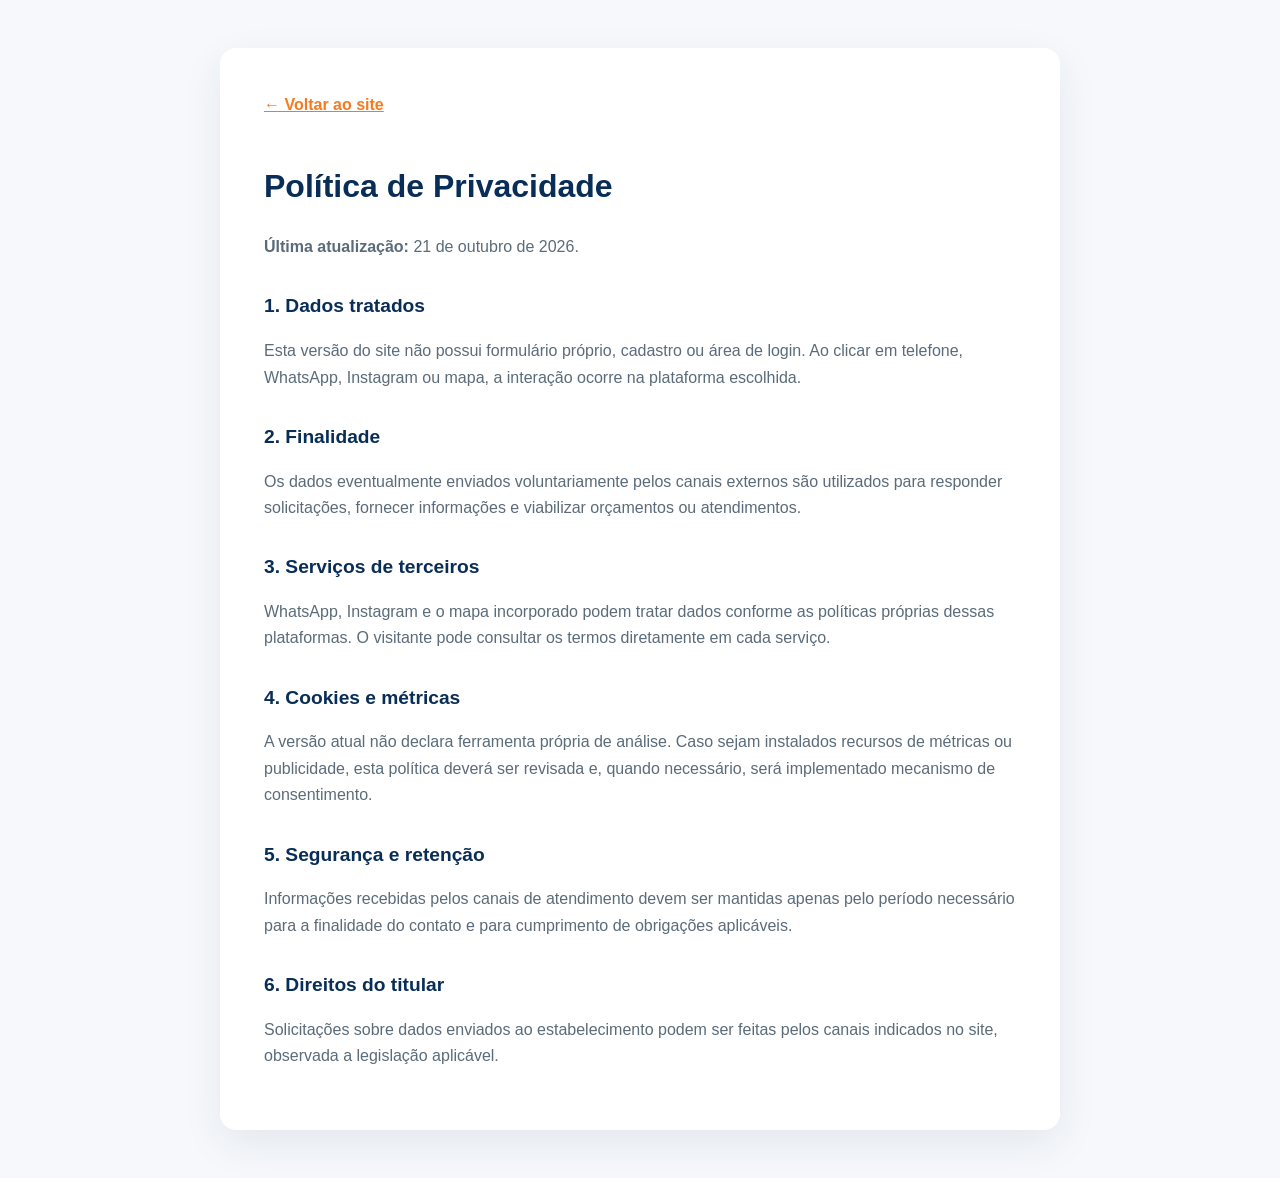
==== chaveiro-ceasinha-site-completo-v8/chaveiro-ceasinha-site-v8/politica-de-privacidade.html @ 97435607 "Add files via upload" ====
<!doctype html><html lang="pt-BR"><head><meta charset="utf-8"><meta name="viewport" content="width=device-width,initial-scale=1"><title>Política de Privacidade | Chaveiro Ceasinha</title><style>:root{--b:#082d57;--o:#f47b20;--i:#172534;--m:#5b6b79}*{box-sizing:border-box}body{margin:0;font-family:Arial,sans-serif;color:var(--i);line-height:1.65;background:#f6f8fb}main{width:min(840px,calc(100% - 32px));margin:48px auto;background:#fff;padding:44px;border-radius:16px;box-shadow:0 14px 40px rgba(8,45,87,.08)}h1,h2{color:var(--b)}h1{font-size:2rem}h2{font-size:1.2rem;margin-top:30px}p,li{color:var(--m)}a{color:var(--b);font-weight:700}.back{display:inline-block;margin-bottom:20px;color:var(--o)}@media(max-width:560px){main{margin:16px auto;padding:26px}}</style></head><body><main><a class="back" href="index.html">← Voltar ao site</a><h1>Política de Privacidade</h1><p><strong>Última atualização:</strong> 21 de outubro de 2026.</p><h2>1. Dados tratados</h2><p>Esta versão do site não possui formulário próprio, cadastro ou área de login. Ao clicar em telefone, WhatsApp, Instagram ou mapa, a interação ocorre na plataforma escolhida.</p><h2>2. Finalidade</h2><p>Os dados eventualmente enviados voluntariamente pelos canais externos são utilizados para responder solicitações, fornecer informações e viabilizar orçamentos ou atendimentos.</p><h2>3. Serviços de terceiros</h2><p>WhatsApp, Instagram e o mapa incorporado podem tratar dados conforme as políticas próprias dessas plataformas. O visitante pode consultar os termos diretamente em cada serviço.</p><h2>4. Cookies e métricas</h2><p>A versão atual não declara ferramenta própria de análise. Caso sejam instalados recursos de métricas ou publicidade, esta política deverá ser revisada e, quando necessário, será implementado mecanismo de consentimento.</p><h2>5. Segurança e retenção</h2><p>Informações recebidas pelos canais de atendimento devem ser mantidas apenas pelo período necessário para a finalidade do contato e para cumprimento de obrigações aplicáveis.</p><h2>6. Direitos do titular</h2><p>Solicitações sobre dados enviados ao estabelecimento podem ser feitas pelos canais indicados no site, observada a legislação aplicável.</p></main></body></html>
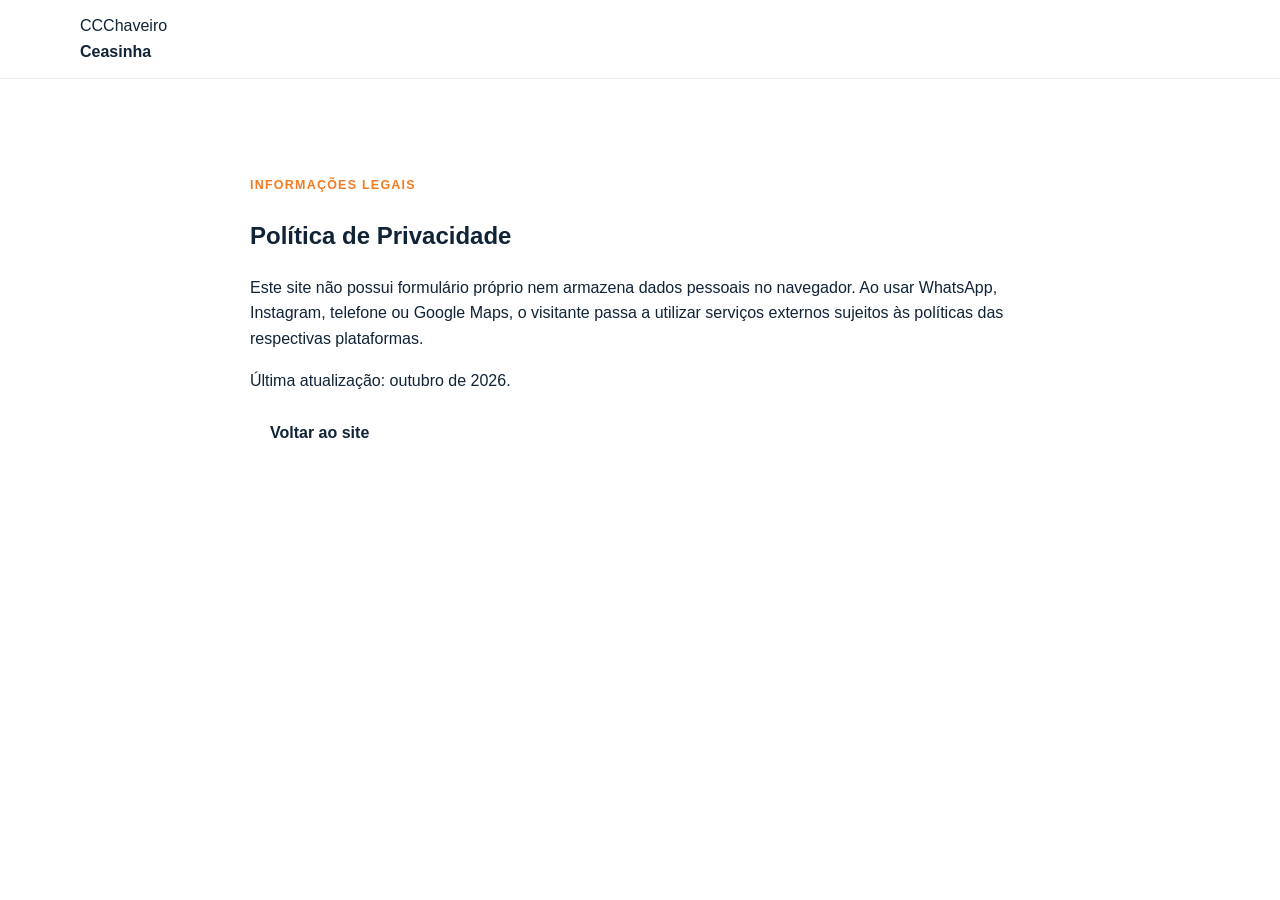
==== commit 3a29eeee: "Add files via upload" ====
--- a/chaveiro-ceasinha-site-completo-v8/chaveiro-ceasinha-site-v8/politica-de-privacidade.html
+++ b/chaveiro-ceasinha-site-completo-v8/chaveiro-ceasinha-site-v8/politica-de-privacidade.html
@@ -1 +1,27 @@
-<!doctype html><html lang="pt-BR"><head><meta charset="utf-8"><meta name="viewport" content="width=device-width,initial-scale=1"><title>Política de Privacidade | Chaveiro Ceasinha</title><style>:root{--b:#082d57;--o:#f47b20;--i:#172534;--m:#5b6b79}*{box-sizing:border-box}body{margin:0;font-family:Arial,sans-serif;color:var(--i);line-height:1.65;background:#f6f8fb}main{width:min(840px,calc(100% - 32px));margin:48px auto;background:#fff;padding:44px;border-radius:16px;box-shadow:0 14px 40px rgba(8,45,87,.08)}h1,h2{color:var(--b)}h1{font-size:2rem}h2{font-size:1.2rem;margin-top:30px}p,li{color:var(--m)}a{color:var(--b);font-weight:700}.back{display:inline-block;margin-bottom:20px;color:var(--o)}@media(max-width:560px){main{margin:16px auto;padding:26px}}</style></head><body><main><a class="back" href="index.html">← Voltar ao site</a><h1>Política de Privacidade</h1><p><strong>Última atualização:</strong> 21 de outubro de 2026.</p><h2>1. Dados tratados</h2><p>Esta versão do site não possui formulário próprio, cadastro ou área de login. Ao clicar em telefone, WhatsApp, Instagram ou mapa, a interação ocorre na plataforma escolhida.</p><h2>2. Finalidade</h2><p>Os dados eventualmente enviados voluntariamente pelos canais externos são utilizados para responder solicitações, fornecer informações e viabilizar orçamentos ou atendimentos.</p><h2>3. Serviços de terceiros</h2><p>WhatsApp, Instagram e o mapa incorporado podem tratar dados conforme as políticas próprias dessas plataformas. O visitante pode consultar os termos diretamente em cada serviço.</p><h2>4. Cookies e métricas</h2><p>A versão atual não declara ferramenta própria de análise. Caso sejam instalados recursos de métricas ou publicidade, esta política deverá ser revisada e, quando necessário, será implementado mecanismo de consentimento.</p><h2>5. Segurança e retenção</h2><p>Informações recebidas pelos canais de atendimento devem ser mantidas apenas pelo período necessário para a finalidade do contato e para cumprimento de obrigações aplicáveis.</p><h2>6. Direitos do titular</h2><p>Solicitações sobre dados enviados ao estabelecimento podem ser feitas pelos canais indicados no site, observada a legislação aplicável.</p></main></body></html>+<!doctype html>
+<html lang="pt-BR">
+
+<head>
+    <meta charset="utf-8">
+    <meta name="viewport" content="width=device-width,initial-scale=1">
+    <title>Política de Privacidade | Chaveiro Ceasinha</title>
+    <link rel="stylesheet" href="styles.css">
+</head>
+
+<body>
+    <header class="nav">
+        <div class="wrap"><a class="brand" href="index.html"><span
+                    class="brand-mark">CC</span><span>Chaveiro<br><b>Ceasinha</b></span></a></div>
+    </header>
+    <main class="section">
+        <article class="wrap" style="max-width:780px"><span class="kicker">Informações legais</span>
+            <h1>Política de Privacidade</h1>
+            <p>Este site não possui formulário próprio nem armazena dados pessoais no navegador. Ao usar WhatsApp,
+                Instagram, telefone ou Google Maps, o visitante passa a utilizar serviços externos sujeitos às políticas
+                das respectivas plataformas.</p>
+            <p>Última atualização: outubro de 2026.</p><a class="btn primary" href="index.html">Voltar ao site</a>
+        </article>
+    </main>
+</body>
+
+</html>
--- a/chaveiro-ceasinha-site-completo-v8/chaveiro-ceasinha-site-v8/styles.css
+++ b/chaveiro-ceasinha-site-completo-v8/chaveiro-ceasinha-site-v8/styles.css
@@ -0,0 +1,1167 @@
+:root {
+    --navy: #082d57;
+    --blue: #0b4f8a;
+    --orange: #f47b20;
+    --ink: #102337;
+    --muted: #5d6c7b;
+    --bg: #f6f8fb;
+    --white: #fff;
+    --green: #20ad5c;
+    --shadow: 0 18px 48px rgba(8, 45, 87, .12);
+    --r: 22px
+}
+
+* {
+    box-sizing: border-box
+}
+
+html {
+    scroll-behavior: smooth
+}
+
+body {
+    margin: 0;
+    font-family: Arial, "Helvetica Neue", sans-serif;
+    color: var(--ink);
+    background: var(--white);
+    line-height: 1.6
+}
+
+a {
+    text-decoration: none;
+    color: inherit
+}
+
+.wrap {
+    width: min(1120px, calc(100% - 32px));
+    margin: auto
+}
+
+.top {
+    background: var(--navy);
+    color: #fff;
+    font-size: .9rem
+}
+
+.top .wrap {
+    min-height: 40px;
+    display: flex;
+    justify-content: space-between;
+    align-items: center;
+    gap: 16px
+}
+
+.top a {
+    font-weight: 800
+}
+
+.nav {
+    position: sticky;
+    top: 0;
+    z-index: 50;
+    background: rgba(255, 255, 255, .94);
+    backdrop-filter: blur(12px);
+    border-bottom: 1px solid #e9eef4
+}
+
+.nav .wrap {
+    height: 78px;
+    display: flex;
+    align-items: center;
+    justify-content: space-between;
+    gap: 22px
+}
+
+.logo {
+    display: flex;
+    align-items: center;
+    gap: 12px;
+    font-weight: 900;
+    color: var(--navy)
+}
+
+.logo img {
+    width: 188px;
+    height: 58px;
+    object-fit: contain
+}
+
+.links {
+    display: flex;
+    align-items: center;
+    gap: 22px;
+    font-weight: 700;
+    font-size: .94rem
+}
+
+.btn {
+    display: inline-flex;
+    align-items: center;
+    justify-content: center;
+    gap: 9px;
+    min-height: 48px;
+    padding: 0 20px;
+    border-radius: 999px;
+    font-weight: 900;
+    border: 0;
+    cursor: pointer;
+    transition: .2s
+}
+
+.btn:hover {
+    transform: translateY(-2px)
+}
+
+.btn-orange {
+    background: var(--orange);
+    color: #fff;
+    box-shadow: 0 10px 26px rgba(244, 123, 32, .28)
+}
+
+.btn-outline {
+    border: 2px solid rgba(255, 255, 255, .7);
+    color: #fff
+}
+
+.hero {
+    overflow: hidden;
+    background: radial-gradient(circle at 80% 30%, rgba(244, 123, 32, .22), transparent 32%), linear-gradient(125deg, #062749, #0b4f8a);
+    color: #fff
+}
+
+.hero .wrap {
+    min-height: 650px;
+    display: grid;
+    grid-template-columns: 1.12fr .88fr;
+    align-items: center;
+    gap: 54px;
+    padding-block: 72px
+}
+
+.eyebrow {
+    display: inline-flex;
+    gap: 8px;
+    align-items: center;
+    background: rgba(255, 255, 255, .11);
+    border: 1px solid rgba(255, 255, 255, .2);
+    border-radius: 999px;
+    padding: 7px 12px;
+    font-weight: 800;
+    font-size: .86rem
+}
+
+.hero h1,
+.head h2,
+.split h2 {
+    font-family: Georgia, "Times New Roman", serif;
+    font-weight: 500
+}
+
+.hero h1 {
+    font-size: clamp(2.7rem, 6vw, 5.2rem);
+    line-height: .98;
+    letter-spacing: -.055em;
+    margin: 22px 0
+}
+
+.hero h1 span {
+    color: #ff9b50
+}
+
+.hero p {
+    font-size: 1.12rem;
+    color: #dceaf7;
+    max-width: 610px
+}
+
+.actions {
+    display: flex;
+    flex-wrap: wrap;
+    gap: 12px;
+    margin-top: 30px
+}
+
+.trust {
+    display: flex;
+    flex-wrap: wrap;
+    gap: 18px;
+    margin-top: 28px;
+    color: #dceaf7;
+    font-weight: 700;
+    font-size: .92rem
+}
+
+.visual {
+    position: relative;
+    min-height: 480px
+}
+
+.keycard {
+    position: absolute;
+    inset: 18px 4px 18px 34px;
+    border-radius: 36px;
+    background: #173f67;
+    border: 1px solid rgba(255, 255, 255, .24);
+    box-shadow: 0 30px 70px rgba(0, 0, 0, .25);
+    overflow: hidden
+}
+
+.photo-card img {
+    width: 100%;
+    height: 100%;
+    object-fit: cover;
+    filter: saturate(.9) contrast(1.02)
+}
+
+.photo-caption {
+    position: absolute;
+    left: 22px;
+    right: 22px;
+    bottom: 18px;
+    background: rgba(6, 31, 58, .91);
+    color: #fff;
+    padding: 13px 15px;
+    border-radius: 12px;
+    display: flex;
+    flex-direction: column;
+    z-index: 3
+}
+
+.photo-caption span {
+    color: #d7e4ef;
+    font-size: .84rem
+}
+
+.float {
+    position: absolute;
+    background: #fff;
+    color: var(--ink);
+    padding: 16px 18px;
+    border-radius: 18px;
+    box-shadow: var(--shadow);
+    font-weight: 850
+}
+
+.visual .f1 {
+    left: -8px;
+    top: 148px;
+    max-width: 230px;
+    line-height: 1.25
+}
+
+.visual .f2 {
+    right: -6px;
+    top: 34px;
+    max-width: 190px;
+    line-height: 1.25
+}
+
+.section {
+    padding: 92px 0
+}
+
+.section.gray {
+    background: var(--bg)
+}
+
+.head {
+    max-width: 720px;
+    margin: 0 auto 46px;
+    text-align: center
+}
+
+.kicker {
+    color: var(--orange);
+    font-weight: 900;
+    text-transform: uppercase;
+    letter-spacing: .1em;
+    font-size: .78rem
+}
+
+.head h2,
+.split h2 {
+    font-size: clamp(2rem, 4vw, 3.25rem);
+    line-height: 1.08;
+    letter-spacing: -.04em;
+    margin: 10px 0 14px
+}
+
+.head p,
+.split p {
+    color: var(--muted)
+}
+
+.cards {
+    display: grid;
+    grid-template-columns: repeat(3, 1fr);
+    gap: 20px
+}
+
+.split {
+    display: grid;
+    grid-template-columns: 1fr 1fr;
+    gap: 64px;
+    align-items: center
+}
+
+.proof {
+    background: linear-gradient(145deg, var(--navy), var(--blue));
+    color: #fff;
+    border-radius: 32px;
+    padding: 38px;
+    box-shadow: var(--shadow)
+}
+
+.proof-grid {
+    display: grid;
+    grid-template-columns: 1fr 1fr;
+    gap: 16px
+}
+
+.metric {
+    background: rgba(255, 255, 255, .1);
+    border: 1px solid rgba(255, 255, 255, .15);
+    padding: 22px;
+    border-radius: 18px
+}
+
+.metric strong {
+    font-size: 2rem;
+    display: block;
+    color: #ff9b50
+}
+
+.checks {
+    display: grid;
+    gap: 12px;
+    margin: 24px 0
+}
+
+.checks div {
+    display: flex;
+    gap: 10px;
+    align-items: flex-start
+}
+
+.checks b {
+    color: var(--green)
+}
+
+.reviews {
+    display: grid;
+    grid-template-columns: 1fr 1fr;
+    gap: 20px
+}
+
+.review {
+    background: #fff;
+    border-radius: var(--r);
+    padding: 28px;
+    border: 1px solid #e8edf3
+}
+
+.testimonial-card {
+    display: flex;
+    flex-direction: column;
+    min-height: 210px;
+    padding: 28px 30px
+}
+
+.review-person {
+    display: flex;
+    align-items: center;
+    gap: 18px;
+    margin-bottom: 17px
+}
+
+.review-avatar {
+    width: 64px;
+    height: 64px;
+    flex: 0 0 64px;
+    border-radius: 50%;
+    display: grid;
+    place-items: center;
+    color: #fff;
+    font-size: 1.75rem
+}
+
+.avatar-a {
+    background: #af1838
+}
+
+.avatar-s {
+    background: #174f82
+}
+
+.stars {
+    font-size: 1.06rem;
+    letter-spacing: 3px;
+    margin-bottom: 19px;
+    color: #f5a015
+}
+
+.testimonial-card p {
+    margin: auto 0 0
+}
+
+.contact {
+    background: linear-gradient(120deg, #061f3a, #0b4f8a);
+    color: #fff;
+    border-radius: 20px;
+    padding: 44px;
+    display: grid;
+    grid-template-columns: 1.1fr .9fr;
+    gap: 38px
+}
+
+.contact h2 {
+    font-size: clamp(2rem, 4vw, 3rem);
+    line-height: 1.08;
+    margin: 0 0 14px
+}
+
+.info {
+    display: grid;
+    gap: 12px
+}
+
+.info a,
+.info div {
+    background: rgba(255, 255, 255, .09);
+    padding: 14px 16px;
+    border-radius: 14px
+}
+
+.gallery {
+    display: grid;
+    grid-template-columns: 1.1fr .9fr;
+    gap: 20px;
+    margin-top: 42px
+}
+
+.gallery-main,
+.stand-photo {
+    position: relative;
+    overflow: hidden;
+    border-radius: 18px;
+    background: #dce4ec;
+    min-height: 390px;
+    margin: 0
+}
+
+.gallery img {
+    width: 100%;
+    height: 100%;
+    object-fit: cover
+}
+
+.gallery-label {
+    position: absolute;
+    left: 16px;
+    bottom: 16px;
+    background: rgba(6, 31, 58, .9);
+    color: #fff;
+    padding: 10px 13px;
+    border-radius: 9px;
+    font-weight: 800;
+    font-size: .88rem
+}
+
+.mini-map {
+    margin-top: 22px;
+    border: 1px solid rgba(255, 255, 255, .17);
+    border-radius: 14px;
+    overflow: hidden;
+    background: #eef2f5;
+    height: 235px
+}
+
+.mini-map iframe {
+    width: 100%;
+    height: 100%;
+    border: 0;
+    display: block;
+    filter: grayscale(1) contrast(.9) opacity(.88)
+}
+
+.map-actions {
+    display: flex;
+    gap: 10px;
+    margin-top: 12px
+}
+
+.map-link {
+    font-size: .87rem;
+    font-weight: 800;
+    color: #fff;
+    text-decoration: underline
+}
+
+.instagram-contact {
+    display: flex !important;
+    align-items: center;
+    gap: 12px;
+    background: rgba(255, 255, 255, .12) !important
+}
+
+.instagram-mark {
+    width: 38px;
+    height: 38px;
+    display: grid;
+    place-items: center;
+    border-radius: 12px;
+    background: linear-gradient(135deg, #7b2cbf, #db2777, #f59e0b);
+    font-size: 1.55rem
+}
+
+.instagram-contact span:last-child {
+    display: flex;
+    flex-direction: column
+}
+
+.instagram-contact small {
+    color: #cbdbea
+}
+
+.sr-only {
+    position: absolute !important;
+    width: 1px !important;
+    height: 1px !important;
+    overflow: hidden !important;
+    clip: rect(0, 0, 0, 0) !important
+}
+
+.social-icon {
+    width: 23px;
+    height: 23px;
+    display: block
+}
+
+.social-nav {
+    width: 48px;
+    height: 48px;
+    display: grid !important;
+    place-items: center;
+    border-radius: 50%
+}
+
+.instagram-nav {
+    color: #fff;
+    background: linear-gradient(135deg, #6d28d9, #db2777 55%, #f59e0b)
+}
+
+.whatsapp-nav {
+    color: #fff;
+    background: #169b50
+}
+
+.footer {
+    padding: 48px 0 0;
+    background: #061f3a;
+    color: #b9cadb
+}
+
+.footer-main {
+    display: grid !important;
+    grid-template-columns: 1.25fr .8fr 1fr;
+    gap: 42px
+}
+
+.footer-brand img {
+    width: 158px;
+    height: 52px;
+    object-fit: contain;
+    background: #fff;
+    border-radius: 5px
+}
+
+.footer-links {
+    display: flex;
+    flex-direction: column;
+    gap: 9px
+}
+
+.footer-links>strong {
+    color: #fff
+}
+
+.legal-bar {
+    margin-top: 38px;
+    border-top: 1px solid rgba(255, 255, 255, .13);
+    background: rgba(0, 0, 0, .12);
+    padding: 20px 0
+}
+
+.legal-inner {
+    display: flex;
+    justify-content: space-between;
+    align-items: center;
+    gap: 28px;
+    font-size: .78rem
+}
+
+.legal-inner>div {
+    display: flex;
+    flex-direction: column;
+    gap: 7px
+}
+
+.legal-inner nav {
+    display: flex;
+    gap: 16px
+}
+
+.legal-inner nav a {
+    text-decoration: underline
+}
+
+.legal-inner p {
+    margin: 0
+}
+
+.wa {
+    position: fixed;
+    right: 18px;
+    bottom: 18px;
+    z-index: 60;
+    background: #24d366;
+    color: #07351a;
+    border-radius: 999px;
+    padding: 15px 19px;
+    font-weight: 900;
+    box-shadow: 0 12px 32px rgba(12, 100, 48, .35);
+    display: inline-flex;
+    align-items: center;
+    justify-content: center;
+    min-height: 52px
+}
+
+.service-grid {
+    display: grid;
+    grid-template-columns: repeat(3, minmax(0, 1fr));
+    gap: 22px
+}
+
+.service-card {
+    display: flex;
+    flex-direction: column;
+    background: #fff;
+    border: 1px solid #e4eaf0;
+    border-radius: 18px;
+    overflow: hidden;
+    box-shadow: 0 8px 26px rgba(8, 45, 87, .07);
+    transition: .35s;
+    outline: none
+}
+
+.service-card:hover,
+.service-card:focus-within {
+    transform: translateY(-8px);
+    box-shadow: 0 22px 52px rgba(8, 45, 87, .16)
+}
+
+.service-media {
+    position: relative;
+    aspect-ratio: 12/7;
+    overflow: hidden;
+    background: #e8edf2
+}
+
+.service-media:after {
+    content: "";
+    position: absolute;
+    inset: auto 0 0;
+    height: 42%;
+    background: linear-gradient(transparent, rgba(5, 31, 58, .55))
+}
+
+.service-media img {
+    width: 100%;
+    height: 100%;
+    object-fit: cover;
+    transition: .6s
+}
+
+.service-card:hover .service-media img {
+    transform: scale(1.055)
+}
+
+.service-index {
+    position: absolute;
+    z-index: 2;
+    right: 14px;
+    top: 14px;
+    padding: 6px 9px;
+    border-radius: 999px;
+    background: rgba(6, 31, 58, .82);
+    color: #fff;
+    font-size: .72rem;
+    font-weight: 900
+}
+
+.service-body {
+    display: flex;
+    flex-direction: column;
+    flex: 1;
+    padding: 24px
+}
+
+.service-body h3 {
+    margin: 0 0 10px
+}
+
+.service-body p {
+    margin: 0 0 21px;
+    color: var(--muted)
+}
+
+.service-cta {
+    display: flex;
+    align-items: center;
+    justify-content: space-between;
+    margin-top: auto;
+    padding-top: 16px;
+    border-top: 1px solid #e9edf1;
+    color: var(--blue);
+    font-size: .88rem;
+    font-weight: 900
+}
+
+.cta-arrow {
+    width: 32px;
+    height: 32px;
+    display: grid;
+    place-items: center;
+    border-radius: 50%;
+    background: #fff1e6;
+    color: var(--orange)
+}
+
+/* Catalogo V12 isolado */
+.catalog-section {
+    background: #f6f8fb;
+    border-top: 1px solid #e8edf3;
+    border-bottom: 1px solid #e8edf3
+}
+
+.catalog-brand-carousel,
+.catalog-product-carousel {
+    display: grid;
+    grid-template-columns: 48px minmax(0, 1fr) 48px;
+    gap: 14px;
+    align-items: center
+}
+
+.catalog-brand-track {
+    display: flex;
+    gap: 20px;
+    overflow-x: auto;
+    scroll-snap-type: x mandatory;
+    scrollbar-width: none;
+    padding: 8px 2px 20px
+}
+
+.catalog-brand-track::-webkit-scrollbar {
+    display: none
+}
+
+.catalog-brand-card {
+    flex: 0 0 calc((100% - 40px)/3);
+    min-height: 300px;
+    border: 1px solid #e3e9ef;
+    background: #fff;
+    border-radius: 20px;
+    padding: 28px;
+    display: flex;
+    flex-direction: column;
+    align-items: flex-start;
+    justify-content: flex-end;
+    text-align: left;
+    scroll-snap-align: start;
+    cursor: pointer;
+    box-shadow: 0 10px 32px rgba(8, 45, 87, .07);
+    transition: .3s;
+    position: relative;
+    overflow: hidden
+}
+
+.catalog-brand-card:before {
+    content: "";
+    position: absolute;
+    width: 180px;
+    height: 180px;
+    border-radius: 50%;
+    right: -55px;
+    top: -55px;
+    background: rgba(244, 123, 32, .1)
+}
+
+.catalog-brand-card:hover {
+    transform: translateY(-7px);
+    box-shadow: var(--shadow);
+    border-color: rgba(244, 123, 32, .45)
+}
+
+.catalog-brand-logo {
+    position: absolute;
+    top: 38px;
+    left: 28px;
+    color: var(--navy);
+    font-size: 1.5rem;
+    font-weight: 900;
+    letter-spacing: .12em
+}
+
+.catalog-brand-logo.nissan {
+    border: 3px solid var(--navy);
+    border-radius: 50%;
+    padding: 16px 8px;
+    font-size: 1rem
+}
+
+.catalog-brand-card strong {
+    font-family: Georgia, "Times New Roman", serif;
+    font-size: 2rem;
+    color: var(--navy)
+}
+
+.catalog-brand-card small {
+    color: var(--muted);
+    font-size: .9rem
+}
+
+.catalog-open {
+    margin-top: 16px;
+    color: var(--orange);
+    font-weight: 900
+}
+
+.catalog-brand-card.future {
+    cursor: default;
+    background: #eef2f5
+}
+
+.catalog-arrow {
+    width: 46px;
+    height: 46px;
+    border: 1px solid #d9e2ea;
+    border-radius: 50%;
+    background: #fff;
+    color: var(--navy);
+    font-size: 2rem;
+    line-height: 1;
+    cursor: pointer;
+    box-shadow: 0 7px 20px rgba(8, 45, 87, .08)
+}
+
+.catalog-arrow:hover {
+    background: var(--navy);
+    color: #fff
+}
+
+.catalog-products[hidden],
+.catalog-brand-carousel[hidden] {
+    display: none
+}
+
+.catalog-products-head {
+    display: flex;
+    align-items: center;
+    gap: 24px;
+    margin-bottom: 24px
+}
+
+.catalog-products-head>div {
+    flex: 1
+}
+
+.catalog-products-head h3 {
+    font-family: Georgia, "Times New Roman", serif;
+    font-size: 2.2rem;
+    margin: 2px 0;
+    color: var(--navy)
+}
+
+.catalog-products-head>span {
+    font-weight: 900;
+    color: var(--muted)
+}
+
+.catalog-back {
+    border: 0;
+    background: #fff;
+    color: var(--blue);
+    border-radius: 999px;
+    padding: 11px 16px;
+    font-weight: 900;
+    cursor: pointer;
+    box-shadow: 0 5px 18px rgba(8, 45, 87, .08)
+}
+
+.catalog-product-viewport {
+    overflow: hidden;
+    min-width: 0
+}
+
+.catalog-product-track {
+    display: flex;
+    gap: 18px;
+    transition: transform .45s cubic-bezier(.2, .7, .2, 1)
+}
+
+.catalog-key-card {
+    flex: 0 0 calc((100% - 36px)/3);
+    background: #fff;
+    border: 1px solid #e3e9ef;
+    border-radius: 18px;
+    overflow: hidden;
+    box-shadow: 0 8px 28px rgba(8, 45, 87, .07)
+}
+
+.catalog-key-media {
+    height: 340px;
+    background: linear-gradient(145deg, #fff, #eef2f5);
+    padding: 18px;
+    position: relative
+}
+
+.catalog-key-media img {
+    width: 100%;
+    height: 100%;
+    object-fit: contain
+}
+
+.catalog-key-media>span {
+    position: absolute;
+    left: 14px;
+    top: 14px;
+    background: var(--navy);
+    color: #fff;
+    border-radius: 999px;
+    padding: 6px 10px;
+    font-size: .72rem;
+    font-weight: 900
+}
+
+.catalog-key-body {
+    padding: 20px
+}
+
+.catalog-key-body small {
+    color: var(--orange);
+    font-weight: 900;
+    letter-spacing: .08em
+}
+
+.catalog-key-body h4 {
+    font-size: 1.12rem;
+    margin: 5px 0 12px
+}
+
+.catalog-key-meta {
+    display: flex;
+    gap: 7px;
+    flex-wrap: wrap;
+    margin-bottom: 16px
+}
+
+.catalog-key-meta span {
+    background: #f2f5f8;
+    border: 1px solid #e1e7ed;
+    border-radius: 999px;
+    padding: 5px 9px;
+    font-size: .75rem
+}
+
+.catalog-key-body a {
+    display: flex;
+    justify-content: space-between;
+    padding-top: 14px;
+    border-top: 1px solid #e8edf3;
+    color: var(--blue);
+    font-size: .86rem;
+    font-weight: 900
+}
+
+.catalog-dots {
+    display: flex;
+    justify-content: center;
+    gap: 7px;
+    margin-top: 22px
+}
+
+.catalog-dots button {
+    width: 9px;
+    height: 9px;
+    padding: 0;
+    border: 0;
+    border-radius: 50%;
+    background: #b7c4d0;
+    cursor: pointer
+}
+
+.catalog-dots button.active {
+    width: 26px;
+    border-radius: 999px;
+    background: var(--orange)
+}
+
+@media(max-width:850px) {
+    .links>a:not(.social-nav) {
+        display: none
+    }
+
+    .hero .wrap,
+    .split,
+    .contact {
+        grid-template-columns: 1fr
+    }
+
+    .cards {
+        grid-template-columns: 1fr 1fr
+    }
+
+    .gallery {
+        grid-template-columns: 1fr
+    }
+
+    .footer-main {
+        grid-template-columns: 1fr 1fr !important
+    }
+
+    .catalog-brand-card {
+        flex-basis: calc((100% - 20px)/2)
+    }
+
+    .catalog-key-card {
+        flex-basis: calc((100% - 18px)/2)
+    }
+}
+
+@media(max-width:560px) {
+    .logo img {
+        width: 154px
+    }
+
+    .hero h1 {
+        font-size: 2.75rem
+    }
+
+    .cards,
+    .reviews,
+    .proof-grid {
+        grid-template-columns: 1fr
+    }
+
+    .section {
+        padding: 68px 0
+    }
+
+    .keycard {
+        inset: 12px
+    }
+
+    .actions .btn {
+        width: 100%
+    }
+
+    .wa {
+        left: 16px;
+        right: 16px
+    }
+
+    .footer-main {
+        grid-template-columns: 1fr !important
+    }
+
+    .legal-inner {
+        align-items: flex-start;
+        flex-direction: column
+    }
+
+    .service-grid {
+        grid-template-columns: 1fr
+    }
+
+    .catalog-brand-carousel,
+    .catalog-product-carousel {
+        grid-template-columns: 36px minmax(0, 1fr) 36px;
+        gap: 7px
+    }
+
+    .catalog-arrow {
+        width: 36px;
+        height: 36px;
+        font-size: 1.5rem
+    }
+
+    .catalog-brand-card {
+        flex-basis: 100%;
+        min-height: 270px
+    }
+
+    .catalog-key-card {
+        flex-basis: 100%
+    }
+
+    .catalog-key-media {
+        height: 310px
+    }
+
+    .catalog-products-head {
+        align-items: flex-start;
+        flex-wrap: wrap
+    }
+
+    .catalog-products-head>div {
+        order: 3;
+        flex-basis: 100%
+    }
+
+    .catalog-products-head h3 {
+        font-size: 1.8rem
+    }
+}
+
+/* V13: logos oficiais nas montadoras */
+.catalog-brand-logo-image {
+    top: 24px;
+    left: 24px;
+    right: 24px;
+    width: auto;
+    height: 150px;
+    display: flex;
+    align-items: center;
+    justify-content: center;
+    letter-spacing: 0
+}
+
+.catalog-brand-logo-image img {
+    display: block;
+    width: 100%;
+    height: 100%;
+    object-fit: contain
+}
+
+.catalog-brand-logo-image.nissan-image {
+    border: 0;
+    border-radius: 0;
+    padding: 0;
+    font-size: inherit
+}
+
+.catalog-brand-card button {
+    font: inherit
+}
+
+.catalog-brand-card:focus-visible {
+    outline: 3px solid rgba(244, 123, 32, .55);
+    outline-offset: 4px
+}
+
+@media(max-width:560px) {
+    .catalog-brand-logo-image {
+        height: 135px;
+        top: 20px
+    }
+}
